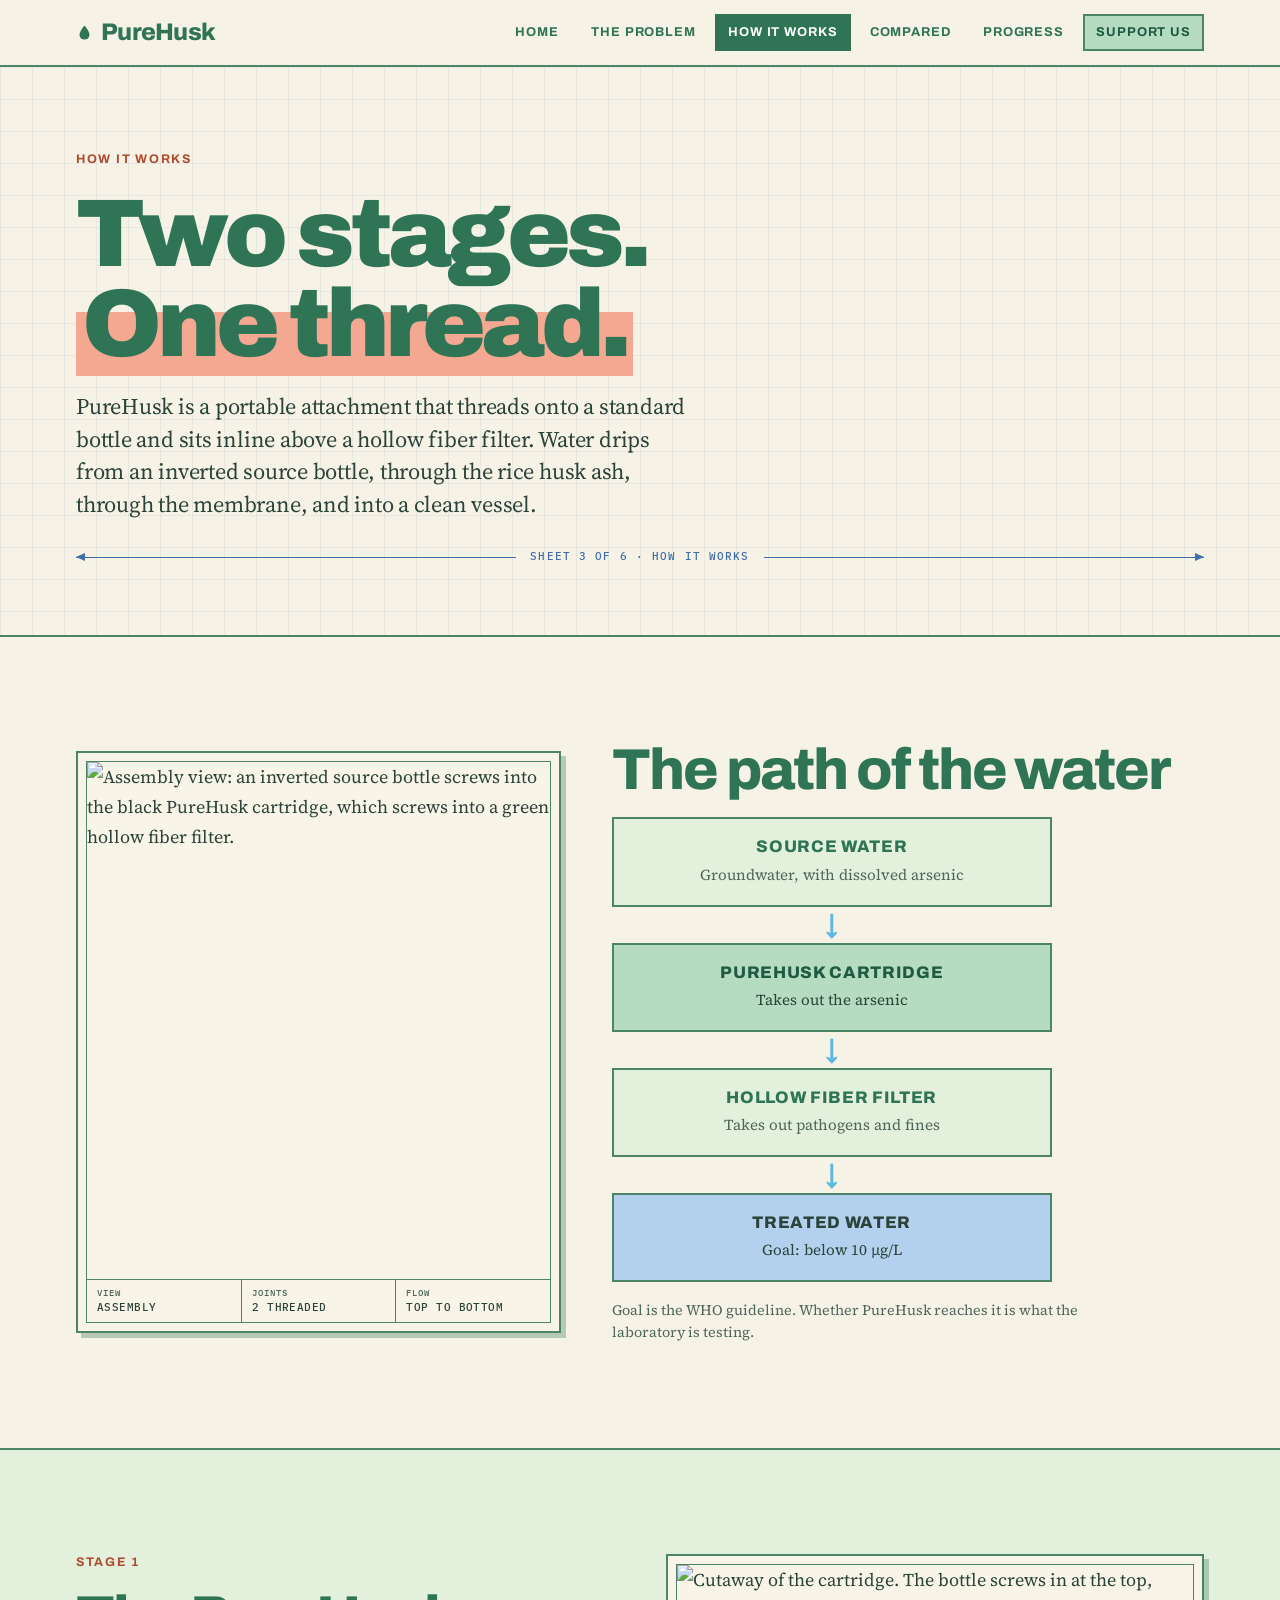
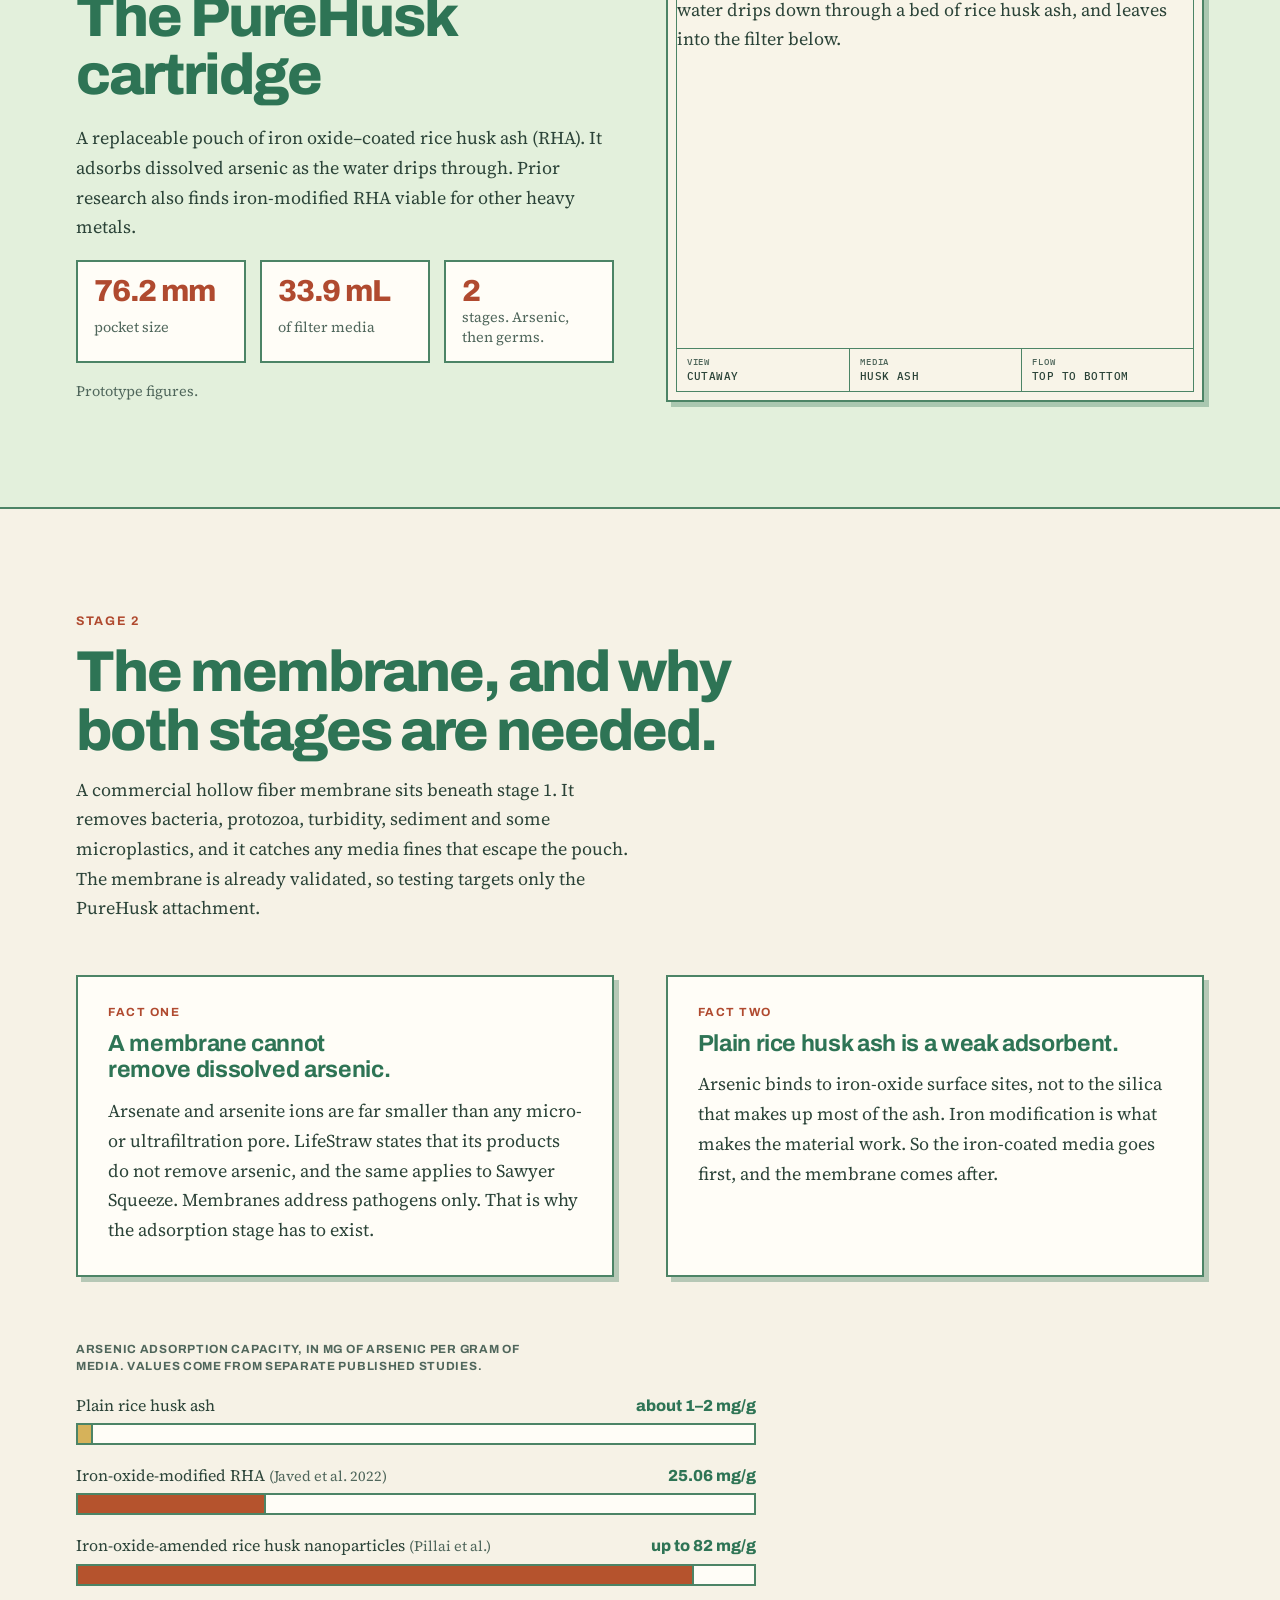
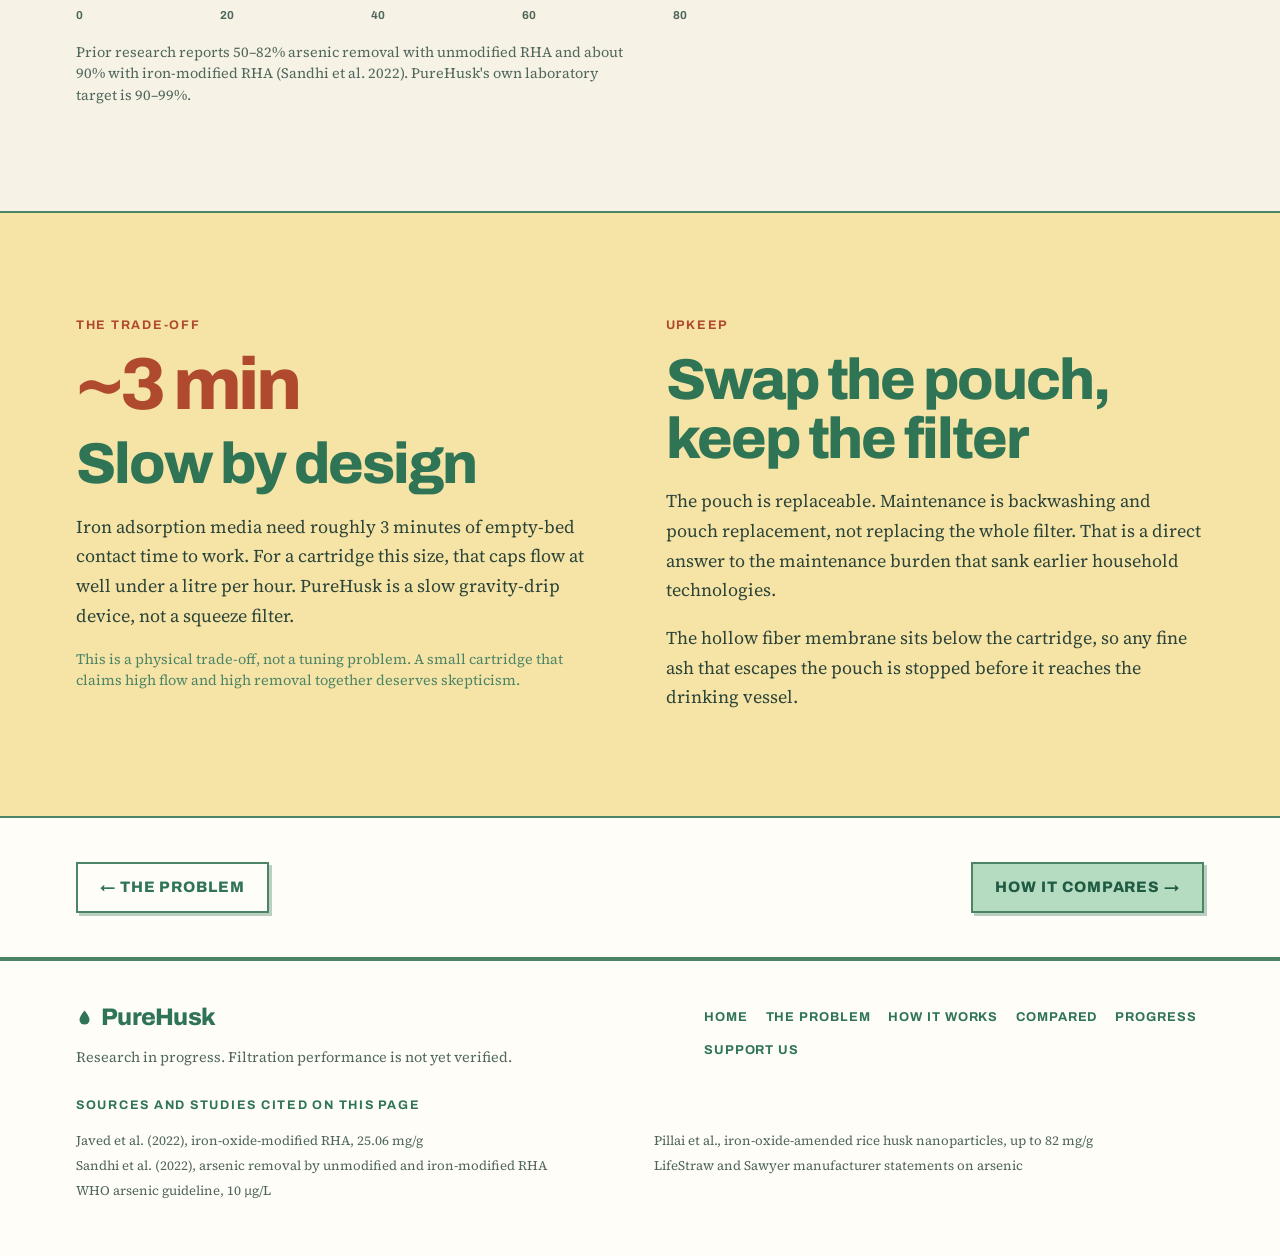
==== how-it-works.html @ bfa6b350 "Add files via upload" ====
<!doctype html>
<html lang="en">
<head>
<meta charset="utf-8">
<meta name="viewport" content="width=device-width, initial-scale=1, viewport-fit=cover">
<meta name="claude:viewport-fit-sides" content="cover">
<title>How it works · PureHusk</title>
<link rel="stylesheet" href="https://fonts.googleapis.com/css2?family=Archivo:wdth,wght@62..125,100..900&family=Source+Serif+4:ital,opsz,wght@0,8..60,400..700;1,8..60,400..600&family=IBM+Plex+Mono:wght@500&display=swap">
<link rel="stylesheet" href="styles.css">
<link rel="icon" href="favicon.svg" type="image/svg+xml">
<link rel="icon" href="favicon.ico" sizes="48x48">
<link rel="apple-touch-icon" href="apple-touch-icon.png">
</head>
<body>


<header class="site-header">
  <div class="wrap">
    <a class="brand" href="index.html"><svg viewBox="0 0 24 24" aria-hidden="true"><path d="M12 2C12 2 5 10 5 15a7 7 0 0 0 14 0C19 10 12 2 12 2Z" fill="currentColor"/></svg>PureHusk</a>
    <nav class="nav" aria-label="Main">
      <a href="index.html">Home</a>
      <a href="problem.html">The problem</a>
      <a href="how-it-works.html" aria-current="page">How it works</a>
      <a href="compare.html">Compared</a>
      <a href="progress.html">Progress</a>
      <a class="nav-cta" href="support.html">Support us</a>
    </nav>
  </div>
</header>
<main>

<section class="page-head">
  <div class="wrap">
    <p class="eyebrow">How it works</p>
    <h1>Two stages. <span class="hl">One thread.</span></h1>
    <p class="lede">PureHusk is a portable attachment that threads onto a standard bottle and sits inline above a hollow fiber filter. Water drips from an inverted source bottle, through the rice husk ash, through the membrane, and into a clean vessel.</p>
    <div class="dim" aria-hidden="true"><i></i><span>Sheet 3 of 6 · How it works</span><i></i></div>
  </div>
</section>

<section class="band">
  <div class="wrap">
    <div class="grid cols-2-wide">
      <figure class="sheet">
        <div class="plate">
          <div class="view"><img src="img/assembly.jpg" width="1024" height="1144" alt="Assembly view: an inverted source bottle screws into the black PureHusk cartridge, which screws into a green hollow fiber filter."></div>
          <div class="titleblock tb-3"><div><span>View</span><b>Assembly</b></div><div><span>Joints</span><b>2 threaded</b></div><div><span>Flow</span><b>Top to bottom</b></div></div>
        </div>
      </figure>
      <div class="stack">
        <h2>The path of the water</h2>
        <div class="flow" role="list">
          <div class="box" role="listitem"><b>Source water</b><span>Groundwater, with dissolved arsenic</span></div>
          <div class="arr" aria-hidden="true">↓</div>
          <div class="box me" role="listitem"><b>PureHusk cartridge</b><span>Takes out the arsenic</span></div>
          <div class="arr" aria-hidden="true">↓</div>
          <div class="box" role="listitem"><b>Hollow fiber filter</b><span>Takes out pathogens and fines</span></div>
          <div class="arr" aria-hidden="true">↓</div>
          <div class="box end" role="listitem"><b>Treated water</b><span>Goal: below 10 µg/L</span></div>
        </div>
        <p class="small">Goal is the WHO guideline. Whether PureHusk reaches it is what the laboratory is testing.</p>
      </div>
    </div>
  </div>
</section>

<section class="band b-leaf">
  <div class="wrap">
    <div class="grid cols-2" style="align-items: center;">
      <div class="stack">
        <p class="eyebrow">Stage 1</p>
        <h2>The PureHusk cartridge</h2>
        <p>A replaceable pouch of iron oxide–coated rice husk ash (RHA). It adsorbs dissolved arsenic as the water drips through. Prior research also finds iron-modified RHA viable for other heavy metals.</p>
        <div class="specs">
          <div><b>76.2 mm</b><span>pocket size</span></div>
          <div><b>33.9 mL</b><span>of filter media</span></div>
          <div><b>2</b><span>stages. Arsenic, then germs.</span></div>
        </div>
        <p class="small">Prototype figures.</p>
      </div>
      <figure class="sheet">
        <div class="plate">
          <div class="view"><img src="img/crosssection.jpg" width="1100" height="816" alt="Cutaway of the cartridge. The bottle screws in at the top, water drips down through a bed of rice husk ash, and leaves into the filter below."></div>
          <div class="titleblock tb-3"><div><span>View</span><b>Cutaway</b></div><div><span>Media</span><b>Husk ash</b></div><div><span>Flow</span><b>Top to bottom</b></div></div>
        </div>
      </figure>
    </div>
  </div>
</section>

<section>
  <div class="wrap">
    <div class="sec-head">
      <p class="eyebrow">Stage 2</p>
      <h2>The membrane, and why both stages are needed.</h2>
      <p>A commercial hollow fiber membrane sits beneath stage 1. It removes bacteria, protozoa, turbidity, sediment and some microplastics, and it catches any media fines that escape the pouch. The membrane is already validated, so testing targets only the PureHusk attachment.</p>
    </div>
    <div class="grid cols-2">
      <div class="card">
        <span class="tag">Fact one</span>
        <h3>A membrane cannot remove dissolved arsenic.</h3>
        <p>Arsenate and arsenite ions are far smaller than any micro- or ultrafiltration pore. LifeStraw states that its products do not remove arsenic, and the same applies to Sawyer Squeeze. Membranes address pathogens only. That is why the adsorption stage has to exist.</p>
      </div>
      <div class="card">
        <span class="tag">Fact two</span>
        <h3>Plain rice husk ash is a weak adsorbent.</h3>
        <p>Arsenic binds to iron-oxide surface sites, not to the silica that makes up most of the ash. Iron modification is what makes the material work. So the iron-coated media goes first, and the membrane comes after.</p>
      </div>
    </div>
    <div class="cap" role="group" aria-labelledby="cap-t" style="margin-top: clamp(40px, 6vw, 64px);">
      <p class="cap-title" id="cap-t">Arsenic adsorption capacity, in mg of arsenic per gram of media. Values come from separate published studies.</p>
      <div class="cap-row">
        <div class="lbl"><span>Plain rice husk ash</span><b>about 1–2 mg/g</b></div>
        <div class="cap-track"><div class="cap-bar" style="--v:2;--c:var(--tan-deep)"></div></div>
      </div>
      <div class="cap-row">
        <div class="lbl"><span>Iron-oxide-modified RHA <span class="small">(Javed et al. 2022)</span></span><b>25.06 mg/g</b></div>
        <div class="cap-track"><div class="cap-bar" style="--v:25.06;--c:var(--iron)"></div></div>
      </div>
      <div class="cap-row">
        <div class="lbl"><span>Iron-oxide-amended rice husk nanoparticles <span class="small">(Pillai et al.)</span></span><b>up to 82 mg/g</b></div>
        <div class="cap-track"><div class="cap-bar" style="--v:82;--c:var(--iron)"></div></div>
      </div>
      <div class="cap-axis" aria-hidden="true"><span style="--v:0">0</span><span style="--v:20">20</span><span style="--v:40">40</span><span style="--v:60">60</span><span style="--v:80">80</span></div>
    </div>
    <p class="small" style="margin-top: 14px; max-width: 70ch;">Prior research reports 50–82% arsenic removal with unmodified RHA and about 90% with iron-modified RHA (Sandhi et al. 2022). PureHusk's own laboratory target is 90–99%.</p>
  </div>
</section>

<section class="band b-tan">
  <div class="wrap">
    <div class="grid cols-2">
      <div class="stack">
        <p class="eyebrow">The trade-off</p>
        <div class="bignum">~3 min</div>
        <h2>Slow by design</h2>
        <p>Iron adsorption media need roughly 3 minutes of empty-bed contact time to work. For a cartridge this size, that caps flow at well under a litre per hour. PureHusk is a slow gravity-drip device, not a squeeze filter.</p>
        <p class="small" style="color: var(--ink);">This is a physical trade-off, not a tuning problem. A small cartridge that claims high flow and high removal together deserves skepticism.</p>
      </div>
      <div class="stack">
        <p class="eyebrow">Upkeep</p>
        <h2>Swap the pouch, keep the filter</h2>
        <p>The pouch is replaceable. Maintenance is backwashing and pouch replacement, not replacing the whole filter. That is a direct answer to the maintenance burden that sank earlier household technologies.</p>
        <p>The hollow fiber membrane sits below the cartridge, so any fine ash that escapes the pouch is stopped before it reaches the drinking vessel.</p>
      </div>
    </div>
  </div>
</section>

<section class="band b-paper">
  <div class="wrap" style="padding-block: 44px;">
    <div class="pager">
      <a class="btn alt" href="problem.html">← The problem</a>
      <a class="btn" href="compare.html">How it compares →</a>
    </div>
  </div>
</section>
</main>

<footer class="site-footer">
  <div class="wrap">
    <div class="foot-top">
      <div class="stack">
        <a class="brand" href="index.html"><svg viewBox="0 0 24 24" aria-hidden="true"><path d="M12 2C12 2 5 10 5 15a7 7 0 0 0 14 0C19 10 12 2 12 2Z" fill="currentColor"/></svg>PureHusk</a>
        <p class="small">Research in progress. Filtration performance is not yet verified.</p>
      </div>
      <nav class="foot-nav" aria-label="Footer">
        <a href="index.html">Home</a>
        <a href="problem.html">The problem</a>
        <a href="how-it-works.html">How it works</a>
        <a href="compare.html">Compared</a>
        <a href="progress.html">Progress</a>
        <a href="support.html">Support us</a>
      </nav>
    </div>
    <div class="stack"><p class="eyebrow green">Sources and studies cited on this page</p><ul class="sources"><li>Javed et al. (2022), iron-oxide-modified RHA, 25.06 mg/g</li><li>Pillai et al., iron-oxide-amended rice husk nanoparticles, up to 82 mg/g</li><li>Sandhi et al. (2022), arsenic removal by unmodified and iron-modified RHA</li><li>LifeStraw and Sawyer manufacturer statements on arsenic</li><li>WHO arsenic guideline, 10 µg/L</li></ul></div>
  </div>
</footer>
</body>
</html>
---- styles.css ----
/* PureHusk. Light, poster-style layout in soft pastels: sage, coral, straw and sky on warm paper.
   Outlines and offset shadows are mid green, never black. Type: Archivo (display, labels, buttons), Source Serif 4 (reading), IBM Plex Mono (drawing labels).
   Scale: display 2.7-6.75rem / h2 2.1-3.6rem / h3 1.45rem / lede 1.4rem / body 1.125rem / small 0.9rem / button 0.95rem. */
/* black-free: outlines are mid green, text is a soft deep green */
:root {
  --bg: #F6F2E6;
  --paper: #FFFDF7;
  --sheet: #F8F4E8;
  --ink: #4C8466;
  --text: #2B4338;
  --green: #2E7455;
  --green-deep: #1F5A42;
  --sage: #B5DBC1;
  --red: #F4A892;
  --red-ink: #B04A2F;
  --red-soft: #FBE3DB;
  --cad: #3F6EA8;
  --cad-fill: #B3D0EE;
  --cad-soft: #E0EBF7;
  --water: #5FB8E0;
  --leaf-soft: #E3F0DC;
  --tan: #F6E4A6;
  --tan-deep: #D6B25A;
  --iron: #B5532D;
  --muted: #4F665B;
  --line: #D9D6BF;
  --grid: rgba(63, 110, 168, 0.08);
  --f-display: 'Archivo', 'Arial Narrow', Arial, Helvetica, sans-serif;
  --f-body: 'Source Serif 4', Georgia, 'Times New Roman', serif;
  --f-mono: 'IBM Plex Mono', ui-monospace, Menlo, Consolas, monospace;
  --sp: clamp(56px, 9vw, 104px);
  --shadow: 5px 5px 0 rgba(76, 132, 102, 0.38);
  color-scheme: light;
}
:root { padding-top: env(safe-area-inset-top, 0px); padding-bottom: env(safe-area-inset-bottom, 0px); }
[hidden] { display: none !important; }
img { max-width: 100%; }
*, *::before, *::after { box-sizing: border-box; }
html { background: var(--bg); scroll-behavior: smooth; }
body {
  margin: 0;
  background: var(--bg);
  color: var(--text);
  font: 400 1.125rem/1.65 var(--f-body);
  -webkit-font-smoothing: antialiased;
}
a { color: var(--red-ink); text-underline-offset: 3px; }
a:focus-visible { outline: 3px solid var(--cad); outline-offset: 3px; }
b, strong { font-weight: 600; }
p { margin: 0; max-width: 62ch; }

h1, h2, h3 { font-family: var(--f-display); color: var(--green); margin: 0; text-wrap: balance; }
h1 { font-weight: 900; font-stretch: 100%; font-size: clamp(2.7rem, 9.4vw, 6rem); line-height: 0.94; letter-spacing: -0.05em; }
h2 { font-weight: 800; font-stretch: 100%; font-size: clamp(2.1rem, 5.2vw, 3.6rem); line-height: 1.02; letter-spacing: -0.035em; }
h3 { font-weight: 700; font-stretch: 100%; font-size: 1.45rem; line-height: 1.15; letter-spacing: -0.015em; }
.eyebrow { font: 700 0.78rem/1.3 var(--f-display); font-stretch: 100%; letter-spacing: 0.14em; text-transform: uppercase; color: var(--red-ink); }
.eyebrow.green { color: var(--green); }
.lede { font-size: 1.4rem; line-height: 1.45; letter-spacing: -0.01em; }
.small { font-size: 0.9rem; line-height: 1.5; color: var(--muted); }
.src { font: 600 0.72rem/1.45 var(--f-display); letter-spacing: 0.08em; text-transform: uppercase; color: var(--muted); }

/* layout */
.wrap {
  max-width: 1160px; margin: 0 auto;
  padding-left: max(16px, env(safe-area-inset-left, 0px));
  padding-right: max(16px, env(safe-area-inset-right, 0px));
  padding-block: var(--sp);
}
.band { border-block: 2px solid var(--ink); }
.band + .band { border-top: 0; }
.b-leaf { background: var(--leaf-soft); }
.b-tan { background: var(--tan); }
.b-paper { background: var(--paper); }
.b-green { background: var(--sage); color: var(--text); }
.b-green h1, .b-green h2, .b-green h3, .b-green .num { color: var(--green); }
.b-green .lede, .b-green .eyebrow { color: var(--green-deep); }
.grid { display: grid; gap: clamp(24px, 4vw, 56px); }
.grid > * { min-width: 0; }
.cols-2 { grid-template-columns: 1fr 1fr; }
.cols-3 { grid-template-columns: repeat(3, 1fr); }
.cols-2-wide { grid-template-columns: 0.9fr 1.1fr; align-items: center; }
.stack { display: grid; gap: 18px; align-content: start; }
.sec-head { display: grid; gap: 14px; max-width: 800px; margin-bottom: clamp(30px, 5vw, 52px); }

/* header */
.site-header { background: var(--bg); border-bottom: 2px solid var(--ink); }
.site-header .wrap { padding-block: 14px; display: flex; align-items: center; justify-content: space-between; gap: 10px 24px; flex-wrap: wrap; }
.brand { font: 800 1.5rem/1 var(--f-display); font-stretch: 100%; letter-spacing: -0.03em; color: var(--green); text-decoration: none; display: inline-flex; align-items: center; gap: 8px; }
.brand svg { width: 17px; height: 17px; color: var(--green); flex: none; }
.nav { display: flex; gap: 4px 6px; flex-wrap: wrap; align-items: center; }
.nav a { font: 700 0.8rem/1 var(--f-display); letter-spacing: 0.07em; text-transform: uppercase; color: var(--green); text-decoration: none; padding: 10px 11px; border: 2px solid transparent; }
.nav a:hover { border-color: var(--ink); }
.nav a[aria-current="page"] { background: var(--green); color: #fff; }
.nav a.nav-cta { background: var(--sage); color: var(--green-deep); border-color: var(--ink); }

/* buttons */
.btn {
  display: inline-flex; align-items: center; gap: 10px;
  font: 800 0.95rem/1 var(--f-display); letter-spacing: 0.06em; text-transform: uppercase;
  padding: 16px 22px; color: var(--green-deep); background: var(--sage);
  border: 2px solid var(--ink); box-shadow: 3px 3px 0 rgba(76, 132, 102, 0.38); text-decoration: none;
  transition: transform 0.12s, box-shadow 0.12s;
}
.btn:hover { transform: translate(2px, 2px); box-shadow: 1px 1px 0 rgba(76, 132, 102, 0.38); }
.btn.alt { background: var(--paper); color: var(--green); }
.btn.green { background: var(--sage); color: var(--green-deep); }
.cta { display: flex; gap: 14px; flex-wrap: wrap; }

/* hero */
.hero .wrap { padding-top: clamp(28px, 5vw, 56px); padding-bottom: clamp(48px, 7vw, 88px); }
.hero-grid { display: grid; grid-template-columns: 1.15fr 0.85fr; gap: clamp(24px, 5vw, 64px); align-items: center; }
.hero-grid > * { min-width: 0; }
.hero-copy { display: grid; gap: 24px; }
.hl { background: linear-gradient(transparent 38%, var(--red) 38%); padding: 0 0.06em; -webkit-box-decoration-break: clone; box-decoration-break: clone; }
.vs { color: var(--red-ink); }
.hero-art { max-width: 440px; justify-self: center; width: 100%; }
.hero-art img { display: block; width: 100%; height: auto; }
.hero-art figcaption { font: 600 0.72rem/1.4 var(--f-display); letter-spacing: 0.08em; text-transform: uppercase; color: var(--muted); text-align: center; margin-top: 4px; }
.sticker { position: absolute; display: grid; place-content: center; text-align: center; border: 2px solid var(--ink); box-shadow: 3px 3px 0 rgba(76, 132, 102, 0.38); text-transform: uppercase; font-family: var(--f-display); }
.sticker.round { width: 132px; height: 132px; border-radius: 50%; background: var(--red); color: var(--text); top: 2%; right: 0; transform: rotate(10deg); gap: 3px; }
.sticker.tag { background: var(--tan); color: var(--green-deep); bottom: 12%; left: 0; padding: 12px 16px; transform: rotate(-5deg); gap: 4px; }
.sticker small { font: 700 0.64rem/1.2 var(--f-display); letter-spacing: 0.13em; }
.sticker strong { font: 800 1.2rem/1 var(--f-display); font-stretch: 100%; letter-spacing: -0.02em; }

/* page head */
.page-head .wrap { padding-block: clamp(40px, 7vw, 84px) clamp(36px, 6vw, 72px); display: grid; gap: 22px; }
.page-head .lede { max-width: 56ch; }

/* number strip and stats */
.nums { display: grid; grid-template-columns: repeat(4, 1fr); }
.nums > div { padding: 4px 22px 4px 22px; border-left: 2px solid var(--ink); display: grid; gap: 8px; align-content: start; min-width: 0; }
.nums > div:first-child { border-left: 0; padding-left: 0; }
.nums .n { font: 800 clamp(2.5rem, 5.6vw, 4.2rem)/0.9 var(--f-display); font-stretch: 100%; letter-spacing: -0.05em; color: var(--green); font-variant-numeric: tabular-nums; }
.nums p { font-size: 1rem; line-height: 1.4; }
.stat { display: grid; gap: 12px; align-content: start; min-width: 0; }
.stat .num { font: 800 clamp(3.4rem, 9vw, 6.5rem)/0.88 var(--f-display); font-stretch: 100%; letter-spacing: -0.05em; color: var(--green); font-variant-numeric: tabular-nums; }
.stat .num small { font-size: 0.45em; letter-spacing: -0.02em; }
.stat .num.red { color: var(--red-ink); }
.stat.mid .num { font-size: clamp(2.8rem, 6.4vw, 4.6rem); }
.meter { height: 14px; background: var(--paper); border: 2px solid var(--ink); }
.meter i { display: block; height: 100%; width: var(--w); background: var(--c); }

/* cards, tiles, frames */
.card { background: var(--paper); border: 2px solid var(--ink); box-shadow: var(--shadow); padding: clamp(20px, 3vw, 30px); display: grid; gap: 12px; align-content: start; min-width: 0; }
.card .tag { font: 700 0.74rem/1 var(--f-display); letter-spacing: 0.13em; text-transform: uppercase; color: var(--red-ink); }
.frame { margin: 0; background: var(--paper); border: 2px solid var(--ink); box-shadow: var(--shadow); }
.frame img { display: block; width: 100%; height: auto; }
.frame figcaption { padding: 10px 14px; border-top: 2px solid var(--ink); font: 600 0.72rem/1.4 var(--f-display); letter-spacing: 0.08em; text-transform: uppercase; color: var(--muted); background: var(--paper); }
a.tile { display: grid; gap: 12px; align-content: start; text-decoration: none; color: var(--text); padding: clamp(22px, 3vw, 32px); border: 2px solid var(--ink); box-shadow: var(--shadow); min-height: 220px; transition: transform 0.12s, box-shadow 0.12s; }
a.tile:hover { transform: translate(3px, 3px); box-shadow: 2px 2px 0 rgba(76, 132, 102, 0.38); }
a.tile h3 { font-size: clamp(1.7rem, 3vw, 2.2rem); font-weight: 800; letter-spacing: -0.03em; }
a.tile .go { margin-top: auto; font: 800 2rem/1 var(--f-display); color: var(--green); }
.t-green { background: var(--sage); }
.t-green h3, .t-green .go { color: var(--green-deep); }
.t-tan { background: var(--tan); }
.t-leaf { background: var(--leaf-soft); }
.t-cad { background: var(--cad-soft); }
@media (prefers-reduced-motion: reduce) { .btn, a.tile { transition: none; } html { scroll-behavior: auto; } }

/* home: three-step material strip */
.steps { display: grid; grid-template-columns: repeat(3, 1fr); gap: clamp(18px, 3vw, 32px); }
.step { display: grid; gap: 10px; align-content: start; min-width: 0; }
.step svg { display: block; width: 100%; height: auto; border: 2px solid var(--ink); box-shadow: 3px 3px 0 rgba(76, 132, 102, 0.38); background: var(--paper); }
.step p { font-size: 1rem; line-height: 1.5; }

/* problem */
.chain { list-style: none; margin: 0; padding: 0; display: grid; grid-template-columns: repeat(3, 1fr); gap: clamp(16px, 2.5vw, 28px); counter-reset: c; }
.chain li { background: var(--paper); border: 2px solid var(--ink); padding: 20px; counter-increment: c; display: grid; gap: 8px; align-content: start; min-width: 0; }
.chain li::before { content: counter(c); font: 800 2.6rem/1 var(--f-display); font-stretch: 100%; color: var(--red-ink); }
.pull { font: 800 clamp(1.7rem, 3.6vw, 2.7rem)/1.1 var(--f-display); letter-spacing: -0.03em; color: var(--green); max-width: 22ch; }
.pull em { font-style: normal; background: linear-gradient(transparent 38%, var(--tan) 38%); padding: 0 0.04em; -webkit-box-decoration-break: clone; box-decoration-break: clone; }
.versus { display: grid; grid-template-columns: 1fr 1fr; border: 2px solid var(--ink); background: var(--paper); }
.versus > div { padding: clamp(20px, 3vw, 32px); display: grid; gap: 12px; align-content: start; min-width: 0; }
.versus > div + div { border-left: 2px solid var(--ink); }
.versus .hot { background: var(--red-soft); }
.versus .cool { background: var(--leaf-soft); }
.versus ul { margin: 0; padding-left: 1.1rem; display: grid; gap: 6px; }

/* how it works */
.flow { display: grid; max-width: 440px; }
.flow .box { border: 2px solid var(--ink); padding: 18px 16px; text-align: center; background: var(--leaf-soft); display: grid; gap: 4px; }
.flow .box b { font: 800 1.05rem/1.2 var(--f-display); letter-spacing: 0.04em; text-transform: uppercase; color: var(--green); }
.flow .box span { font-size: 0.95rem; color: var(--muted); }
.flow .box.me { background: var(--sage); }
.flow .box.me b { color: var(--green-deep); }
.flow .box.me span { color: var(--text); }
.flow .box.end { background: var(--cad-fill); }
.flow .box.end b, .flow .box.end span { color: var(--text); }
.flow .arr { height: 36px; display: grid; place-items: center; font: 800 1.7rem/1 var(--f-display); color: var(--water); }
.specs { display: grid; grid-template-columns: repeat(3, 1fr); gap: 14px; }
.specs div { background: var(--paper); border: 2px solid var(--ink); padding: 14px 16px; display: grid; gap: 2px; min-width: 0; }
.specs b { font: 800 1.9rem/1 var(--f-display); font-stretch: 100%; letter-spacing: -0.04em; color: var(--red-ink); font-variant-numeric: tabular-nums; }
.specs span { font-size: 0.9rem; color: var(--muted); line-height: 1.35; }
.cap { display: grid; gap: 20px; max-width: 680px; margin-top: 8px; }
.cap-row { display: grid; gap: 6px; }
.cap-row .lbl { display: flex; justify-content: space-between; gap: 6px 16px; flex-wrap: wrap; font-size: 1rem; line-height: 1.35; }
.cap-row .lbl b { font: 800 1rem/1.35 var(--f-display); font-variant-numeric: tabular-nums; color: var(--green); }
.cap-track { height: 22px; border: 2px solid var(--ink); background: var(--paper); }
.cap-bar { height: 100%; width: calc(var(--v) / 90 * 100%); min-width: 4px; background: var(--c); border-right: 2px solid var(--ink); }
.cap-axis { position: relative; height: 22px; }
.cap-axis span { position: absolute; top: 4px; left: calc(var(--v) / 90 * 100%); transform: translateX(-50%); font: 700 0.72rem/1 var(--f-display); color: var(--muted); }
.cap-axis span:first-child { transform: none; }
.cap-title { font: 700 0.74rem/1.45 var(--f-display); letter-spacing: 0.06em; text-transform: uppercase; color: var(--muted); max-width: 70ch; }
.bignum { font: 800 clamp(2.8rem, 7vw, 4.6rem)/0.9 var(--f-display); font-stretch: 100%; letter-spacing: -0.05em; color: var(--red-ink); }

/* compare */
.quad { display: grid; grid-template-columns: 1fr 1fr; border: 2px solid var(--ink); background: var(--paper); }
.quad > div { padding: clamp(20px, 3vw, 32px); display: grid; gap: 10px; align-content: start; min-width: 0; }
.quad > div:nth-child(2n) { border-left: 2px solid var(--ink); }
.quad > div:nth-child(n+3) { border-top: 2px solid var(--ink); }
.quad .me { background: var(--sage); color: var(--text); }
.quad .me .eyebrow, .quad .me .big { color: var(--green-deep); }
.quad .me .big { font: 800 clamp(2.2rem, 5vw, 3.4rem)/0.95 var(--f-display); font-stretch: 100%; letter-spacing: -0.04em; }
.quad .none { color: var(--muted); background: var(--bg); }
.table-scroll { overflow-x: auto; border: 2px solid var(--ink); background: var(--paper); }
table { border-collapse: collapse; width: 100%; min-width: 900px; }
th { background: var(--sage); color: var(--green-deep); font: 700 0.72rem/1.3 var(--f-display); letter-spacing: 0.1em; text-transform: uppercase; text-align: left; padding: 14px 16px; white-space: nowrap; }
td { padding: 14px 16px; border-bottom: 1px solid var(--line); font-size: 0.98rem; line-height: 1.45; vertical-align: top; }
td:first-child { font: 700 1rem/1.3 var(--f-display); white-space: nowrap; color: var(--green); }
tbody tr:last-child td { border-bottom: 0; }
tr.mine td { background: var(--leaf-soft); font-weight: 600; }
tr.mine td:first-child { color: var(--green); }

/* progress */
.timeline { list-style: none; margin: 0; padding: 0; }
.timeline li { display: grid; grid-template-columns: 30px 1fr; gap: 16px; position: relative; padding-bottom: 22px; }
.timeline li::before { content: ""; position: absolute; left: 8px; top: 24px; bottom: 0; width: 2px; background: var(--ink); }
.timeline li:last-child::before { display: none; }
.timeline .dot { width: 18px; height: 18px; margin-top: 4px; border: 2px solid var(--ink); background: var(--paper); border-radius: 50%; }
.timeline .done .dot { background: var(--green); }
.timeline .now .dot { background: var(--red); box-shadow: 0 0 0 4px var(--red-soft); }
.timeline h3 { font-size: 1.15rem; }
.pill { font: 700 0.68rem/1 var(--f-display); letter-spacing: 0.13em; text-transform: uppercase; color: var(--muted); display: block; margin-bottom: 6px; }
.timeline .done .pill { color: var(--green); }
.timeline .now .pill { color: var(--red-ink); }
.metrics { display: grid; grid-template-columns: 1fr 1fr; gap: 14px; }
.metric { padding: 18px 20px; border: 2px solid var(--ink); background: var(--paper); display: grid; gap: 6px; align-content: start; min-width: 0; }
.metric b { font: 800 1.05rem/1.25 var(--f-display); color: var(--green); }
.metric span { font-size: 0.95rem; color: var(--muted); line-height: 1.45; }
.recog { display: grid; grid-template-columns: 1fr 1fr; gap: clamp(18px, 3vw, 32px); }
.recog .big { font: 800 clamp(1.8rem, 4vw, 2.8rem)/0.98 var(--f-display); font-stretch: 100%; letter-spacing: -0.04em; color: var(--green); }
.impact { display: grid; grid-template-columns: 1fr 1fr; gap: clamp(16px, 2.5vw, 28px); }
.impact > div { border: 2px solid var(--ink); padding: clamp(20px, 3vw, 30px); display: grid; gap: 10px; align-content: start; min-width: 0; }
.sdgs { display: flex; flex-wrap: wrap; gap: 10px; margin-top: 26px; }
.sdgs span { font: 600 0.82rem/1.3 var(--f-display); letter-spacing: 0.03em; padding: 9px 12px; border: 2px solid var(--ink); background: var(--paper); }
.sdgs b { color: var(--red-ink); font-weight: 800; }
.lists { display: grid; grid-template-columns: 1fr 1fr; gap: clamp(18px, 3vw, 32px); }
.lists > div { border: 2px solid var(--ink); padding: clamp(20px, 3vw, 30px); display: grid; gap: 12px; align-content: start; min-width: 0; }
.lists ul { margin: 0; padding: 0; list-style: none; display: grid; }
.lists li { padding: 11px 0; border-top: 1px solid var(--ink); font-size: 1.02rem; line-height: 1.5; }

/* support */
.pillars { display: grid; grid-template-columns: 1fr 1fr; gap: clamp(18px, 3vw, 32px); }

/* pager and footer */
.pager { display: flex; justify-content: space-between; gap: 16px; flex-wrap: wrap; }
.site-footer { background: var(--paper); border-top: 2px solid var(--ink); }
.site-footer .wrap { padding-block: 44px 56px; display: grid; gap: 28px; }
.foot-top { display: grid; grid-template-columns: 1.2fr 1fr; gap: 28px; align-items: start; }
.foot-top > * { min-width: 0; }
.foot-nav { display: flex; flex-wrap: wrap; gap: 8px 18px; }
.foot-nav a { font: 700 0.8rem/1 var(--f-display); letter-spacing: 0.07em; text-transform: uppercase; color: var(--green); text-decoration: none; padding: 6px 0; }
.foot-nav a:hover { color: var(--red-ink); }
.sources { margin: 0; padding: 0; list-style: none; display: grid; grid-template-columns: 1fr 1fr; gap: 6px 28px; }
.sources li { font-size: 0.82rem; line-height: 1.45; color: var(--muted); }

@media (max-width: 900px) {
  .hero-grid, .cols-2, .cols-2-wide, .cols-3, .steps, .chain, .recog, .lists, .foot-top { grid-template-columns: 1fr; }
  .hero-art { max-width: 360px; }
}
@media (max-width: 720px) {
  body { font-size: 1.06rem; }
  .nums { grid-template-columns: 1fr 1fr; row-gap: 22px; }
  .nums > div:nth-child(3) { border-left: 0; padding-left: 0; }
  .versus, .quad, .impact, .metrics, .pillars, .specs, .sources { grid-template-columns: 1fr; }
  .versus > div + div { border-left: 0; border-top: 2px solid var(--ink); }
  .quad > div:nth-child(2n) { border-left: 0; }
  .quad > div + div { border-top: 2px solid var(--ink); }
  .nav a { padding: 9px 8px; font-size: 0.74rem; }
  .sticker.round { width: 112px; height: 112px; }
  .sticker strong { font-size: 1.02rem; }
  .lede { font-size: 1.25rem; }
}

/* CAD drawing language: grid paper, drawing sheets with title blocks, dimension lines */
.hero, .page-head {
  background-image: linear-gradient(to right, var(--grid) 1px, transparent 1px), linear-gradient(to bottom, var(--grid) 1px, transparent 1px);
  background-size: 32px 32px;
}
.sheet { margin: 0; background: var(--sheet); border: 2px solid var(--ink); box-shadow: var(--shadow); padding: 8px; }
.sheet .plate { border: 1px solid var(--ink); background: var(--sheet); }
.sheet .view { position: relative; }
.sheet .view img { display: block; width: 100%; height: auto; }
.titleblock { display: grid; border-top: 1px solid var(--ink); }
.titleblock.tb-4 { grid-template-columns: repeat(4, 1fr); }
.titleblock.tb-3 { grid-template-columns: repeat(3, 1fr); }
.titleblock div { padding: 7px 10px 8px; border-left: 1px solid var(--ink); display: grid; gap: 2px; min-width: 0; }
.titleblock div:first-child { border-left: 0; }
.titleblock span { font: 500 0.58rem/1.2 var(--f-mono); letter-spacing: 0.1em; text-transform: uppercase; color: var(--muted); }
.titleblock b { font: 500 0.7rem/1.25 var(--f-mono); letter-spacing: 0.04em; text-transform: uppercase; color: var(--text); }
.dim { display: flex; align-items: center; gap: 14px; color: var(--cad); font: 500 0.7rem/1 var(--f-mono); letter-spacing: 0.1em; text-transform: uppercase; margin-top: 8px; }
.dim i { flex: 1; height: 1px; background: currentColor; position: relative; display: block; }
.dim i:first-child::before { content: ""; position: absolute; left: 0; top: -4px; border-top: 4.5px solid transparent; border-bottom: 4.5px solid transparent; border-right: 9px solid currentColor; }
.dim i:last-child::after { content: ""; position: absolute; right: 0; top: -4px; border-top: 4.5px solid transparent; border-bottom: 4.5px solid transparent; border-left: 9px solid currentColor; }
.dim span { white-space: nowrap; }
.b-green .dim { color: var(--green-deep); }
@media (max-width: 720px) {
  .titleblock.tb-4 { grid-template-columns: 1fr 1fr; }
  .titleblock.tb-4 div:nth-child(3) { border-left: 0; }
  .titleblock.tb-4 div:nth-child(n+3) { border-top: 1px solid var(--ink); }
  .titleblock.tb-3 { grid-template-columns: 1fr 1fr 1fr; }
  .titleblock div { padding: 6px 7px 7px; }
}
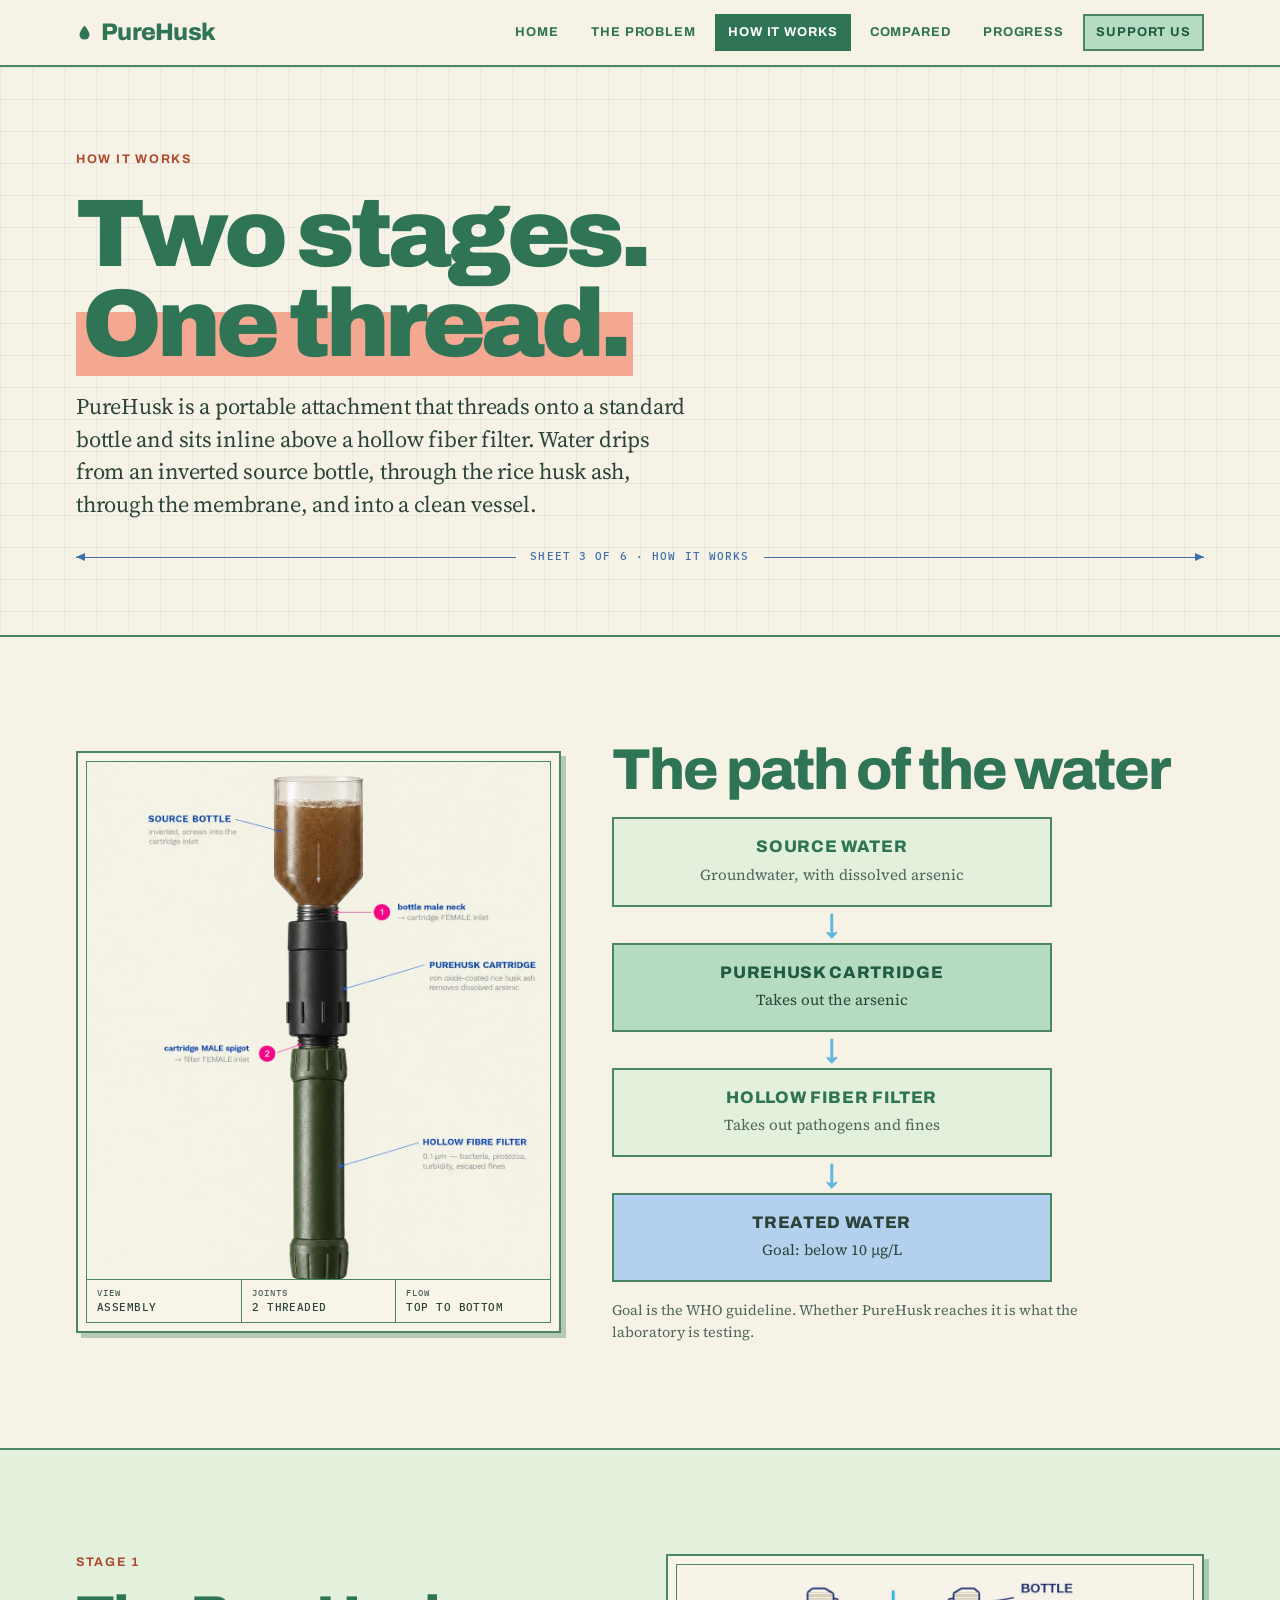
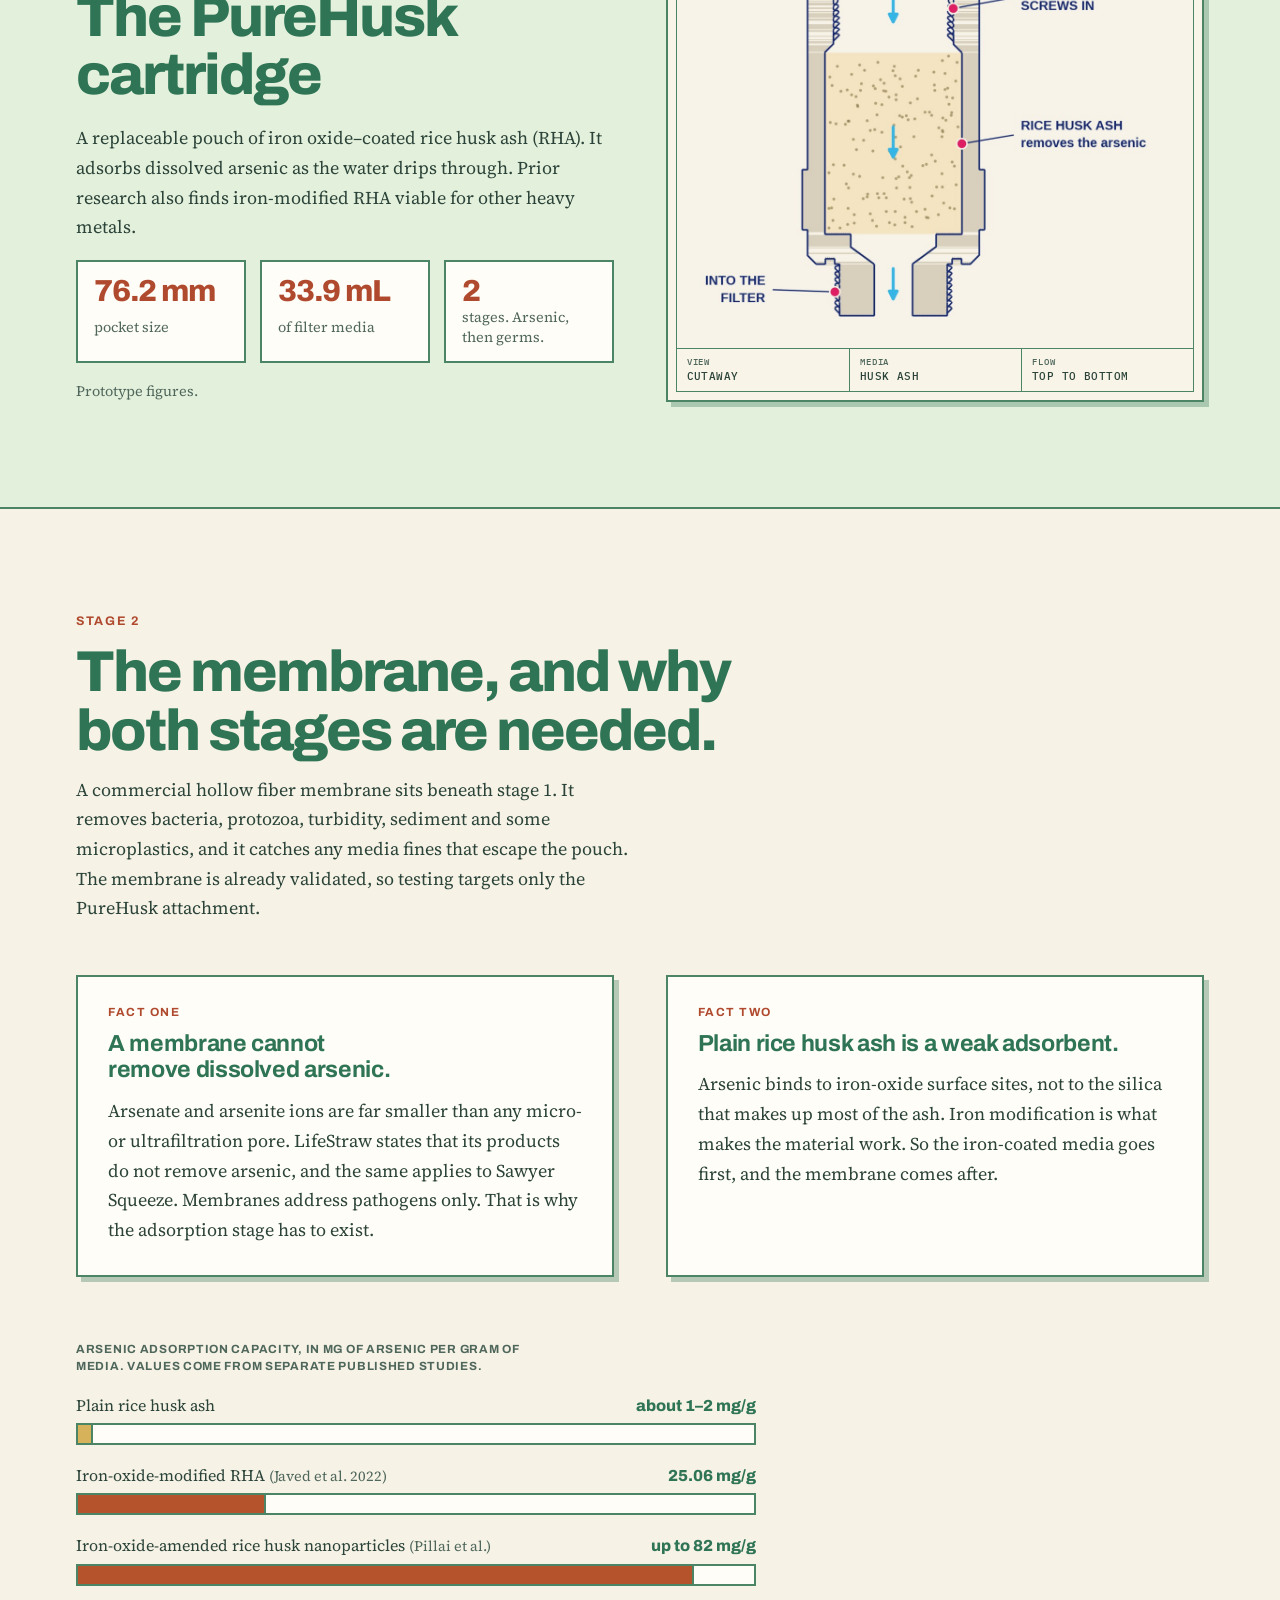
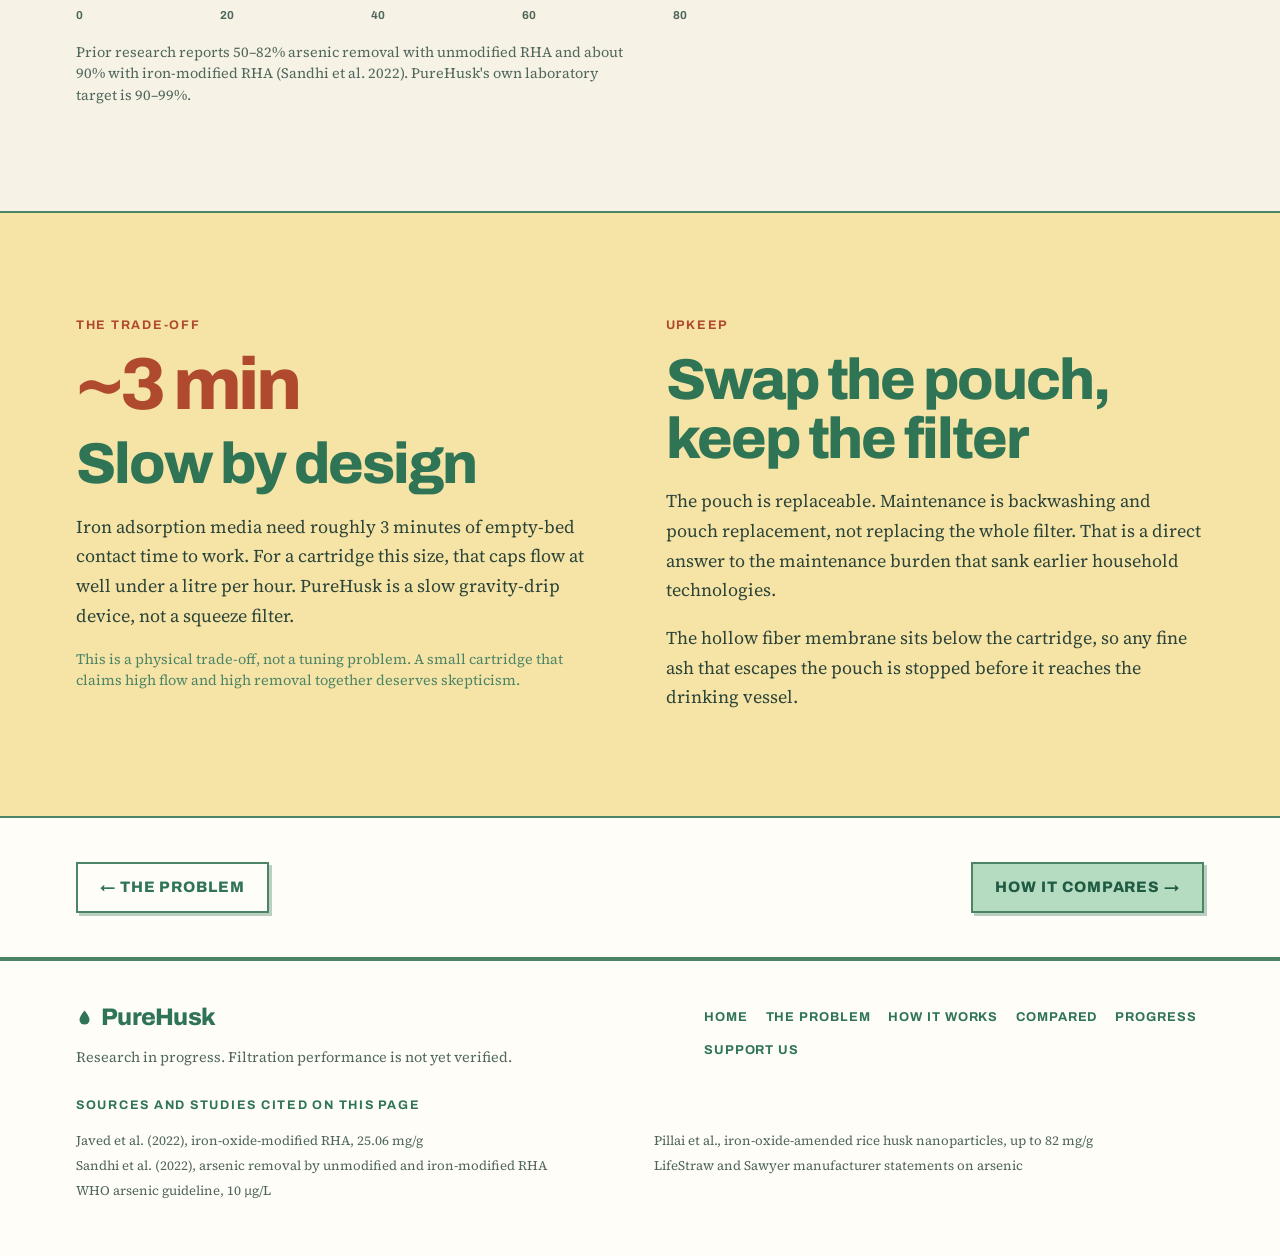
==== commit fc005e5f: "Add files via upload" ====
--- a/how-it-works.html
+++ b/how-it-works.html
@@ -43,7 +43,7 @@
     <div class="grid cols-2-wide">
       <figure class="sheet">
         <div class="plate">
-          <div class="view"><img src="img/assembly.jpg" width="1024" height="1144" alt="Assembly view: an inverted source bottle screws into the black PureHusk cartridge, which screws into a green hollow fiber filter."></div>
+          <div class="view"><img src="assembly.jpg" width="1024" height="1144" alt="Assembly view: an inverted source bottle screws into the black PureHusk cartridge, which screws into a green hollow fiber filter."></div>
           <div class="titleblock tb-3"><div><span>View</span><b>Assembly</b></div><div><span>Joints</span><b>2 threaded</b></div><div><span>Flow</span><b>Top to bottom</b></div></div>
         </div>
       </figure>
@@ -80,7 +80,7 @@
       </div>
       <figure class="sheet">
         <div class="plate">
-          <div class="view"><img src="img/crosssection.jpg" width="1100" height="816" alt="Cutaway of the cartridge. The bottle screws in at the top, water drips down through a bed of rice husk ash, and leaves into the filter below."></div>
+          <div class="view"><img src="crosssection.jpg" width="1100" height="816" alt="Cutaway of the cartridge. The bottle screws in at the top, water drips down through a bed of rice husk ash, and leaves into the filter below."></div>
           <div class="titleblock tb-3"><div><span>View</span><b>Cutaway</b></div><div><span>Media</span><b>Husk ash</b></div><div><span>Flow</span><b>Top to bottom</b></div></div>
         </div>
       </figure>
